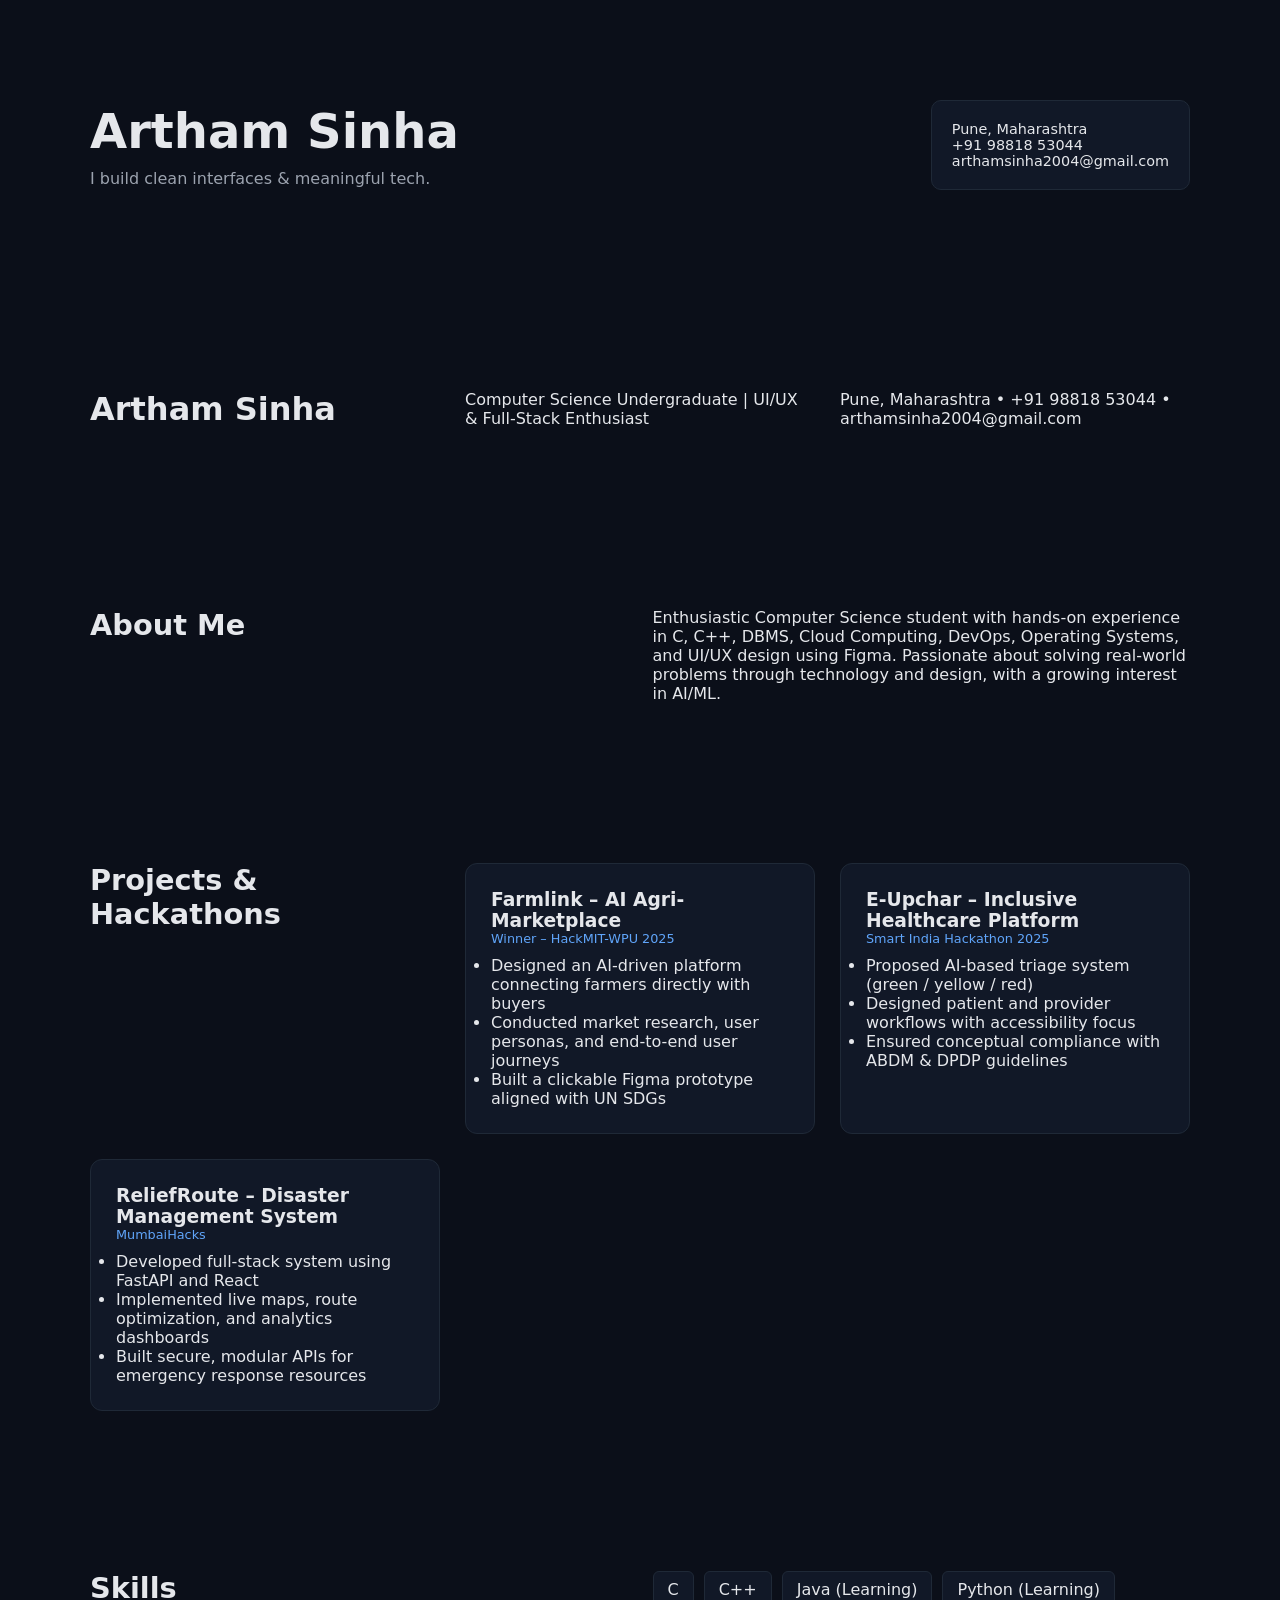
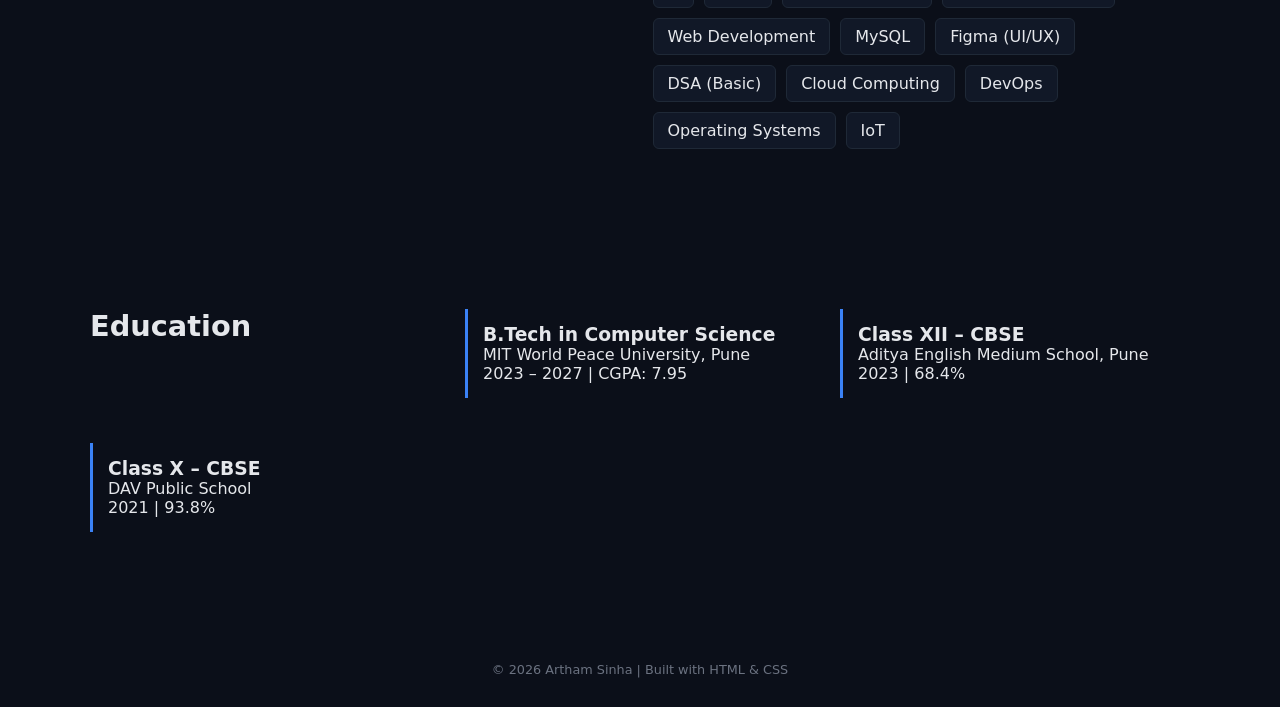
==== index.html @ 05883283 "Added portfolio website in assignment2" ====
<!DOCTYPE html>
<html lang="en">

<header class="header">
    <div class="container header-grid">
        <div class="intro">
            <h1>Artham Sinha</h1>
            <p class="tagline">I build clean interfaces & meaningful tech.</p>
        </div>

        <div class="info-box">
            <p>Pune, Maharashtra</p>
            <p>+91 98818 53044</p>
            <p>arthamsinha2004@gmail.com</p>
        </div>
    </div>
    <link rel="stylesheet" href="style.css">
</header>

<body>

    <!-- Header -->
    <header class="header">
        <div class="container project-grid">
            <h1>Artham Sinha</h1>
            <p>Computer Science Undergraduate | UI/UX & Full-Stack Enthusiast</p>
            <div class="contact">
                <span>Pune, Maharashtra</span> •
                <span>+91 98818 53044</span> •
                <span>arthamsinha2004@gmail.com</span>
            </div>
        </div>
    </header>

    <!-- About -->
    <section class="section">
        <div class="container project-grid">
            <h2>About Me</h2>
            <p>
                Enthusiastic Computer Science student with hands-on experience in C, C++,
                DBMS, Cloud Computing, DevOps, Operating Systems, and UI/UX design using Figma.
                Passionate about solving real-world problems through technology and design,
                with a growing interest in AI/ML.
            </p>
        </div>
    </section>

    <!-- Projects -->
    <section class="section gray">
        <div class="container project-grid">
            <h2>Projects & Hackathons</h2>

            <div class="card">
                <h3>Farmlink – AI Agri-Marketplace</h3>
                <span class="tag">Winner – HackMIT-WPU 2025</span>
                <ul>
                    <li>Designed an AI-driven platform connecting farmers directly with buyers</li>
                    <li>Conducted market research, user personas, and end-to-end user journeys</li>
                    <li>Built a clickable Figma prototype aligned with UN SDGs</li>
                </ul>
            </div>

            <div class="card">
                <h3>E-Upchar – Inclusive Healthcare Platform</h3>
                <span class="tag">Smart India Hackathon 2025</span>
                <ul>
                    <li>Proposed AI-based triage system (green / yellow / red)</li>
                    <li>Designed patient and provider workflows with accessibility focus</li>
                    <li>Ensured conceptual compliance with ABDM & DPDP guidelines</li>
                </ul>
            </div>

            <div class="card">
                <h3>ReliefRoute – Disaster Management System</h3>
                <span class="tag">MumbaiHacks</span>
                <ul>
                    <li>Developed full-stack system using FastAPI and React</li>
                    <li>Implemented live maps, route optimization, and analytics dashboards</li>
                    <li>Built secure, modular APIs for emergency response resources</li>
                </ul>
            </div>

        </div>
    </section>

    <!-- Skills -->
    <section class="section">
        <div class="container project-grid">
            <h2>Skills</h2>
            <div class="skills">
                <span>C</span>
                <span>C++</span>
                <span>Java (Learning)</span>
                <span>Python (Learning)</span>
                <span>Web Development</span>
                <span>MySQL</span>
                <span>Figma (UI/UX)</span>
                <span>DSA (Basic)</span>
                <span>Cloud Computing</span>
                <span>DevOps</span>
                <span>Operating Systems</span>
                <span>IoT</span>
            </div>
        </div>
    </section>

    <!-- Education -->
    <section class="section gray">
        <div class="container project-grid">
            <h2>Education</h2>

            <div class="edu">
                <h3>B.Tech in Computer Science</h3>
                <p>MIT World Peace University, Pune</p>
                <p>2023 – 2027 | CGPA: 7.95</p>
            </div>

            <div class="edu">
                <h3>Class XII – CBSE</h3>
                <p>Aditya English Medium School, Pune</p>
                <p>2023 | 68.4%</p>
            </div>

            <div class="edu">
                <h3>Class X – CBSE</h3>
                <p>DAV Public School</p>
                <p>2021 | 93.8%</p>
            </div>

        </div>
    </section>

    <!-- Footer -->
    <footer class="footer">
        <p>© 2026 Artham Sinha | Built with HTML & CSS</p>
    </footer>

</body>

</html>
---- style.css ----
/* ========= MODERN PERSONAL PORTFOLIO ========= */

* {
    margin: 0;
    padding: 0;
    box-sizing: border-box;
}

body {
    font-family: system-ui, sans-serif;
    background: #0b0f19;
    color: #e5e7eb;
}

/* ---------- LAYOUT ---------- */
.container {
    width: 90%;
    max-width: 1100px;
    margin: auto;
}

/* ---------- HEADER ---------- */
.header {
    padding: 100px 0;
}

.header-grid {
    display: flex;
    justify-content: space-between;
    align-items: center;
    gap: 40px;
}

.intro h1 {
    font-size: 3rem;
    margin-bottom: 10px;
}

.tagline {
    color: #9ca3af;
}

/* right box */
.info-box {
    border: 1px solid #1f2937;
    padding: 20px;
    border-radius: 10px;
    background: #111827;
    font-size: 0.9rem;
}

/* ---------- SECTIONS ---------- */
.section {
    padding: 80px 0;
}

.section h2 {
    margin-bottom: 30px;
    font-size: 1.8rem;
}

/* ---------- PROJECT GRID ---------- */
.project-grid {
    display: grid;
    grid-template-columns: repeat(auto-fit, minmax(280px, 1fr));
    gap: 25px;
}

/* ---------- CARDS ---------- */
.card {
    background: #111827;
    padding: 25px;
    border-radius: 12px;
    border: 1px solid #1f2937;
    transition: 0.3s;
}

.card:hover {
    transform: translateY(-8px);
    border-color: #3b82f6;
}

.tag {
    font-size: 0.8rem;
    color: #60a5fa;
    margin-bottom: 10px;
    display: block;
}

/* ---------- SKILLS ---------- */
.skills {
    display: flex;
    flex-wrap: wrap;
    gap: 10px;
}

.skills span {
    background: #111827;
    padding: 8px 14px;
    border-radius: 6px;
    border: 1px solid #1f2937;
    transition: 0.3s;
}

.skills span:hover {
    background: #3b82f6;
}

/* ---------- EDUCATION ---------- */
.edu {
    margin-bottom: 20px;
    padding: 15px;
    border-left: 3px solid #3b82f6;
}

/* ---------- FOOTER ---------- */
.footer {
    text-align: center;
    padding: 30px;
    font-size: 0.8rem;
    color: #6b7280;
}

/* ---------- ANIMATIONS ---------- */
.fade {
    opacity: 0;
    transform: translateY(40px);
    transition: all 0.6s ease;
}

.fade.show {
    opacity: 1;
    transform: translateY(0);
}

/* ---------- RESPONSIVE ---------- */
@media (max-width: 768px) {
    .header-grid {
        flex-direction: column;
        align-items: flex-start;
    }

    .intro h1 {
        font-size: 2.2rem;
    }
}
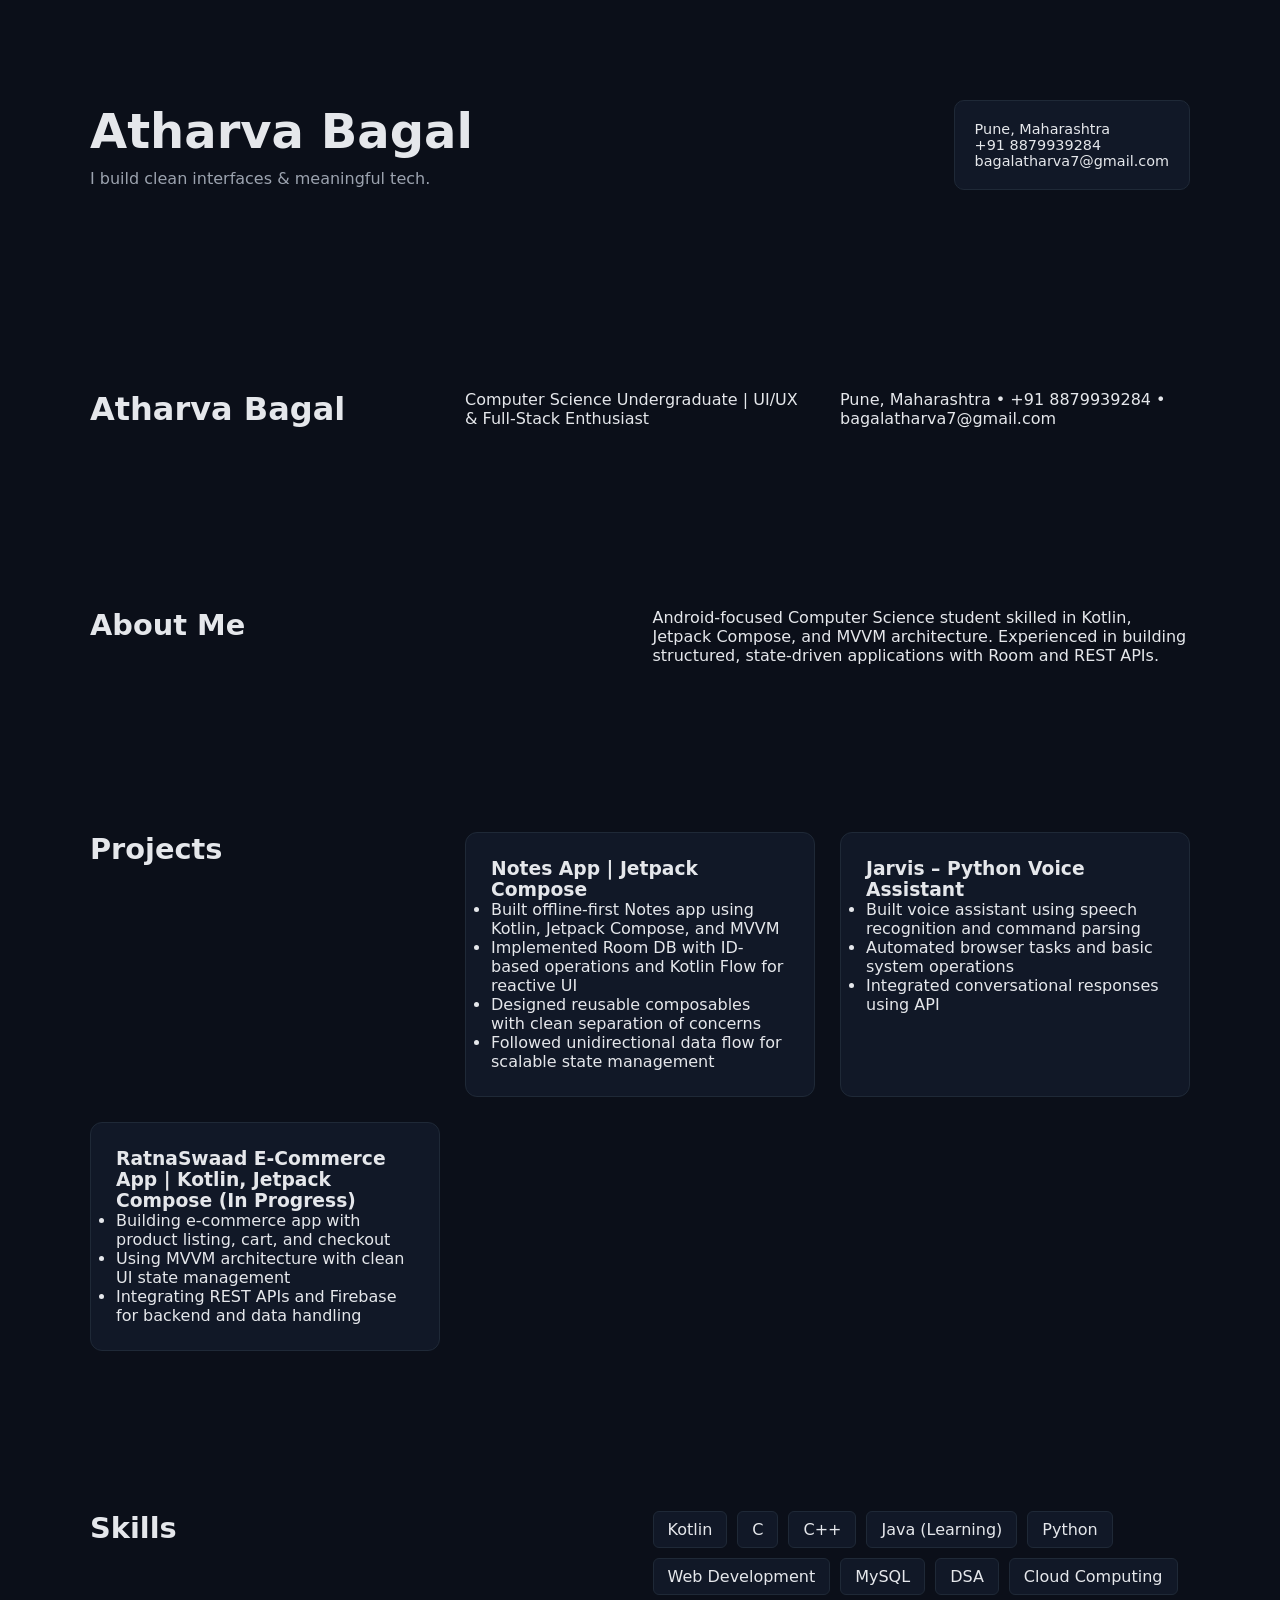
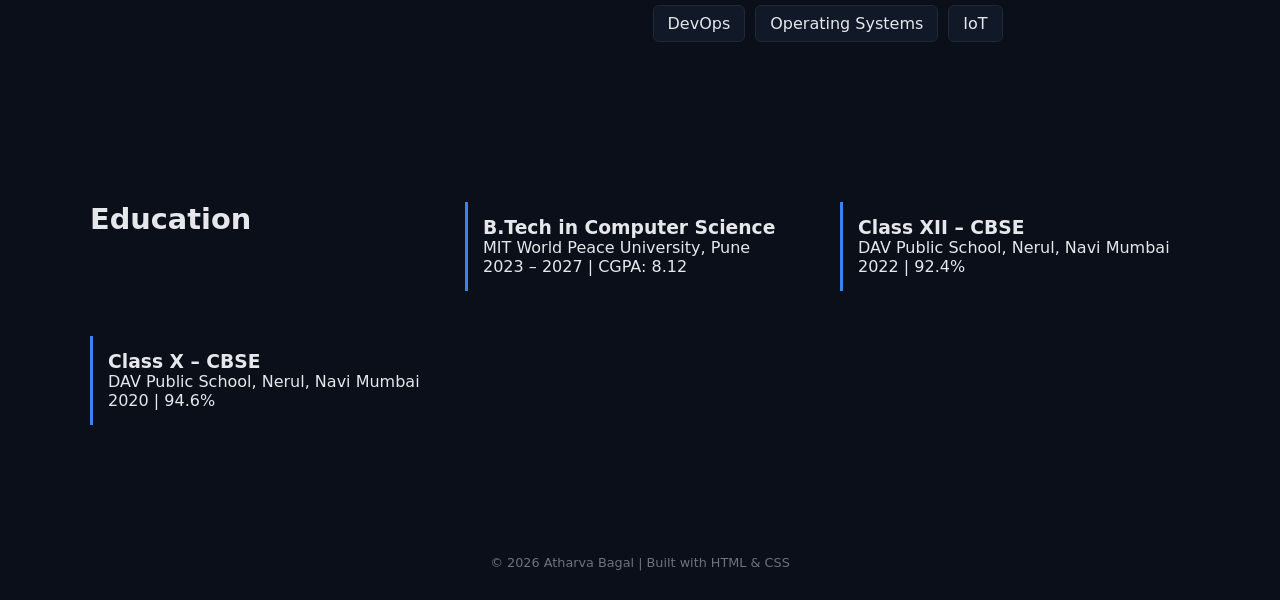
==== commit 77bd29d2: "Update index.html" ====
--- a/index.html
+++ b/index.html
@@ -4,14 +4,14 @@
 <header class="header">
     <div class="container header-grid">
         <div class="intro">
-            <h1>Artham Sinha</h1>
+            <h1>Atharva Bagal</h1>
             <p class="tagline">I build clean interfaces & meaningful tech.</p>
         </div>
 
         <div class="info-box">
             <p>Pune, Maharashtra</p>
-            <p>+91 98818 53044</p>
-            <p>arthamsinha2004@gmail.com</p>
+            <p>+91 8879939284</p>
+            <p>bagalatharva7@gmail.com</p>
         </div>
     </div>
     <link rel="stylesheet" href="style.css">
@@ -22,12 +22,12 @@
     <!-- Header -->
     <header class="header">
         <div class="container project-grid">
-            <h1>Artham Sinha</h1>
+            <h1>Atharva Bagal</h1>
             <p>Computer Science Undergraduate | UI/UX & Full-Stack Enthusiast</p>
             <div class="contact">
                 <span>Pune, Maharashtra</span> •
-                <span>+91 98818 53044</span> •
-                <span>arthamsinha2004@gmail.com</span>
+                <span>+91 8879939284</span> •
+                <span>bagalatharva7@gmail.com</span>
             </div>
         </div>
     </header>
@@ -37,10 +37,7 @@
         <div class="container project-grid">
             <h2>About Me</h2>
             <p>
-                Enthusiastic Computer Science student with hands-on experience in C, C++,
-                DBMS, Cloud Computing, DevOps, Operating Systems, and UI/UX design using Figma.
-                Passionate about solving real-world problems through technology and design,
-                with a growing interest in AI/ML.
+                Android-focused Computer Science student skilled in Kotlin, Jetpack Compose, and MVVM architecture. Experienced in building structured, state-driven applications with Room and REST APIs.
             </p>
         </div>
     </section>
@@ -48,35 +45,36 @@
     <!-- Projects -->
     <section class="section gray">
         <div class="container project-grid">
-            <h2>Projects & Hackathons</h2>
+            <h2>Projects</h2>
 
             <div class="card">
-                <h3>Farmlink – AI Agri-Marketplace</h3>
-                <span class="tag">Winner – HackMIT-WPU 2025</span>
+                <h3>Notes App | Jetpack Compose</h3>
+
                 <ul>
-                    <li>Designed an AI-driven platform connecting farmers directly with buyers</li>
-                    <li>Conducted market research, user personas, and end-to-end user journeys</li>
-                    <li>Built a clickable Figma prototype aligned with UN SDGs</li>
+                    <li>Built offline-first Notes app using Kotlin, Jetpack Compose, and MVVM</li>
+                    <li>Implemented Room DB with ID-based operations and Kotlin Flow for reactive UI</li>
+                    <li>Designed reusable composables with clean separation of concerns</li>
+                    <li>Followed unidirectional data flow for scalable state management</li>
                 </ul>
             </div>
 
             <div class="card">
-                <h3>E-Upchar – Inclusive Healthcare Platform</h3>
-                <span class="tag">Smart India Hackathon 2025</span>
+                <h3>Jarvis – Python Voice Assistant</h3>
+
                 <ul>
-                    <li>Proposed AI-based triage system (green / yellow / red)</li>
-                    <li>Designed patient and provider workflows with accessibility focus</li>
-                    <li>Ensured conceptual compliance with ABDM & DPDP guidelines</li>
+                    <li>Built voice assistant using speech recognition and command parsing</li>
+                    <li>Automated browser tasks and basic system operations</li>
+                    <li>Integrated conversational responses using API</li>
                 </ul>
             </div>
 
             <div class="card">
-                <h3>ReliefRoute – Disaster Management System</h3>
-                <span class="tag">MumbaiHacks</span>
+                <h3>RatnaSwaad E-Commerce App | Kotlin, Jetpack Compose (In Progress)</h3>
+                
                 <ul>
-                    <li>Developed full-stack system using FastAPI and React</li>
-                    <li>Implemented live maps, route optimization, and analytics dashboards</li>
-                    <li>Built secure, modular APIs for emergency response resources</li>
+                    <li>Building e-commerce app with product listing, cart, and checkout</li>
+                    <li>Using MVVM architecture with clean UI state management</li>
+                    <li>Integrating REST APIs and Firebase for backend and data handling</li>
                 </ul>
             </div>
 
@@ -88,14 +86,14 @@
         <div class="container project-grid">
             <h2>Skills</h2>
             <div class="skills">
+                <span>Kotlin</span>
                 <span>C</span>
                 <span>C++</span>
                 <span>Java (Learning)</span>
-                <span>Python (Learning)</span>
+                <span>Python</span>
                 <span>Web Development</span>
                 <span>MySQL</span>
-                <span>Figma (UI/UX)</span>
-                <span>DSA (Basic)</span>
+                <span>DSA</span>
                 <span>Cloud Computing</span>
                 <span>DevOps</span>
                 <span>Operating Systems</span>
@@ -112,19 +110,19 @@
             <div class="edu">
                 <h3>B.Tech in Computer Science</h3>
                 <p>MIT World Peace University, Pune</p>
-                <p>2023 – 2027 | CGPA: 7.95</p>
+                <p>2023 – 2027 | CGPA: 8.12</p>
             </div>
 
             <div class="edu">
                 <h3>Class XII – CBSE</h3>
-                <p>Aditya English Medium School, Pune</p>
-                <p>2023 | 68.4%</p>
+                <p>DAV Public School, Nerul, Navi Mumbai</p>
+                <p>2022 | 92.4%</p>
             </div>
 
             <div class="edu">
                 <h3>Class X – CBSE</h3>
-                <p>DAV Public School</p>
-                <p>2021 | 93.8%</p>
+                <p>DAV Public School, Nerul, Navi Mumbai</p>
+                <p>2020 | 94.6%</p>
             </div>
 
         </div>
@@ -132,9 +130,9 @@
 
     <!-- Footer -->
     <footer class="footer">
-        <p>© 2026 Artham Sinha | Built with HTML & CSS</p>
+        <p>© 2026 Atharva Bagal | Built with HTML & CSS</p>
     </footer>
 
 </body>
 
-</html>+</html>
